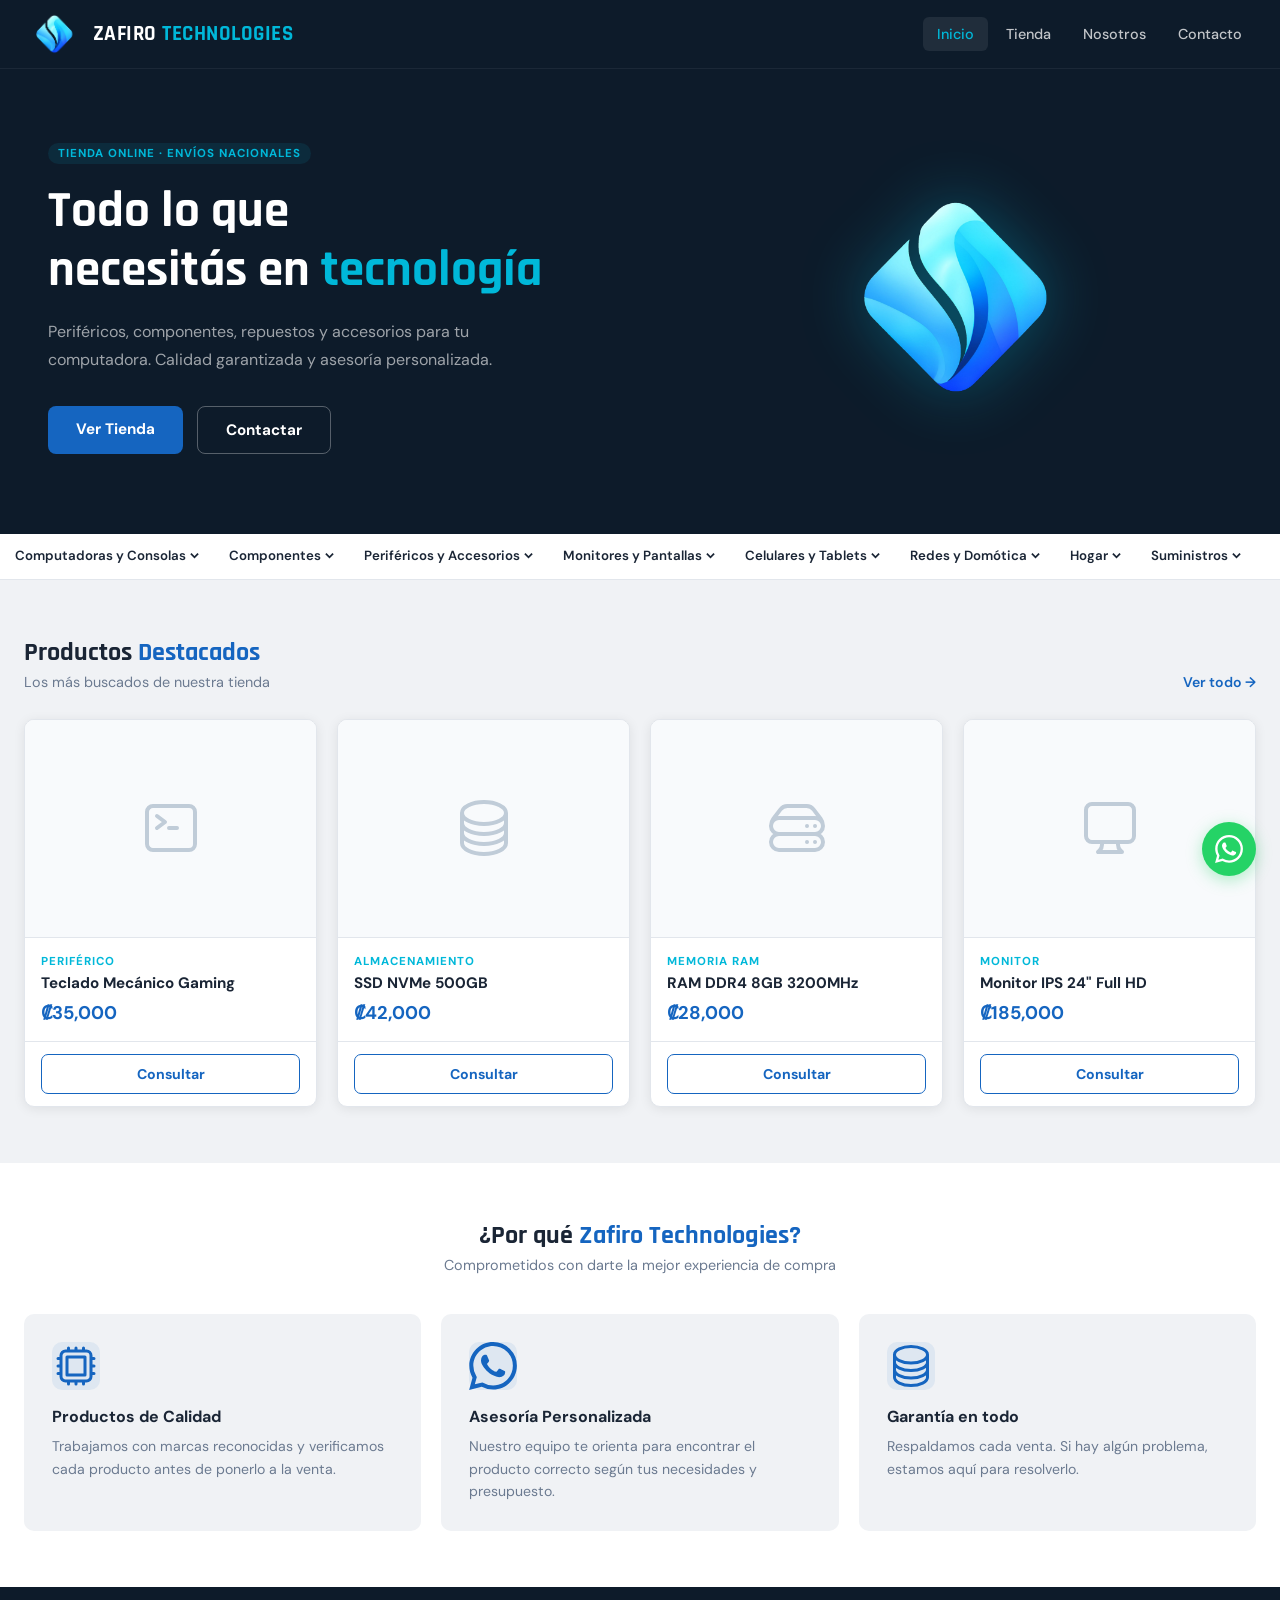
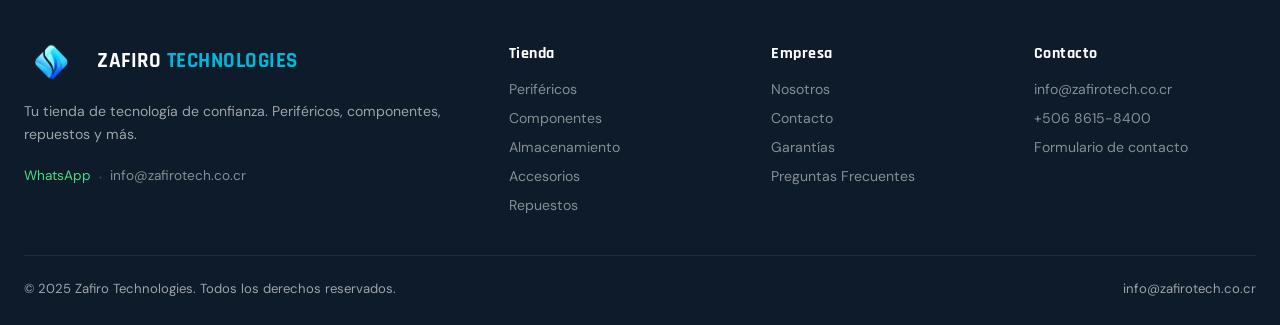
==== index.html @ cdb0c966 "Add files via upload" ====
<!DOCTYPE html>
<html lang="es">
<head>
  <meta charset="UTF-8" />
  <meta name="viewport" content="width=device-width, initial-scale=1.0" />
  <title>Inicio – Zafiro Technologies</title>
  <!-- Icons: Heroicons MIT License https://heroicons.com -->
  <!-- Font: DM Sans, Google Fonts (Open Font License) -->
  <!-- Font: Rajdhani, Google Fonts (Open Font License) -->
  <link href="https://fonts.googleapis.com/css2?family=DM+Sans:wght@300;400;500;600;700&family=Rajdhani:wght@500;600;700&display=swap" rel="stylesheet" />
  <link rel="stylesheet" href="styles.css" />
</head>
<body>

<nav class="navbar">
  <div class="navbar-inner">
    <a href="index.html" class="nav-brand">
      <img src="[data-uri]" alt="Zafiro Technologies" />
      <div class="nav-brand-text">ZAFIRO <span>TECHNOLOGIES</span></div>
    </a>
    <ul class="nav-links"><li><a href="index.html" class="active">Inicio</a></li><li><a href="tienda.html" class="">Tienda</a></li><li><a href="nosotros.html" class="">Nosotros</a></li><li><a href="contacto.html" class="">Contacto</a></li></ul>
  </div>
</nav>

<!-- Hero -->
<section style="background:var(--navy); padding: 72px 24px 80px;">
  <div class="container" style="display:grid;grid-template-columns:1fr 1fr;gap:60px;align-items:center;">
    <div>
      <span class="chip chip-cyan" style="margin-bottom:18px;display:inline-block;">Tienda Online · Envíos Nacionales</span>
      <h1 style="font-family:'Rajdhani',sans-serif;font-size:clamp(2rem,4vw,3.2rem);font-weight:700;color:#fff;line-height:1.15;margin-bottom:18px;">
        Todo lo que<br/>necesitás en <span style="color:var(--cyan);">tecnología</span>
      </h1>
      <p style="color:rgba(255,255,255,0.6);font-size:1rem;line-height:1.75;margin-bottom:32px;max-width:460px;">
        Periféricos, componentes, repuestos y accesorios para tu computadora. Calidad garantizada y asesoría personalizada.
      </p>
      <div style="display:flex;gap:14px;flex-wrap:wrap;">
        <a href="tienda.html" class="btn-primary">Ver Tienda</a>
        <a href="contacto.html" class="btn-secondary" style="color:#fff;border-color:rgba(255,255,255,0.3);">Contactar</a>
      </div>
    </div>
    <div style="display:flex;justify-content:center;align-items:center;">
      <!-- Logo Zafiro Technologies -->
      <img src="[data-uri]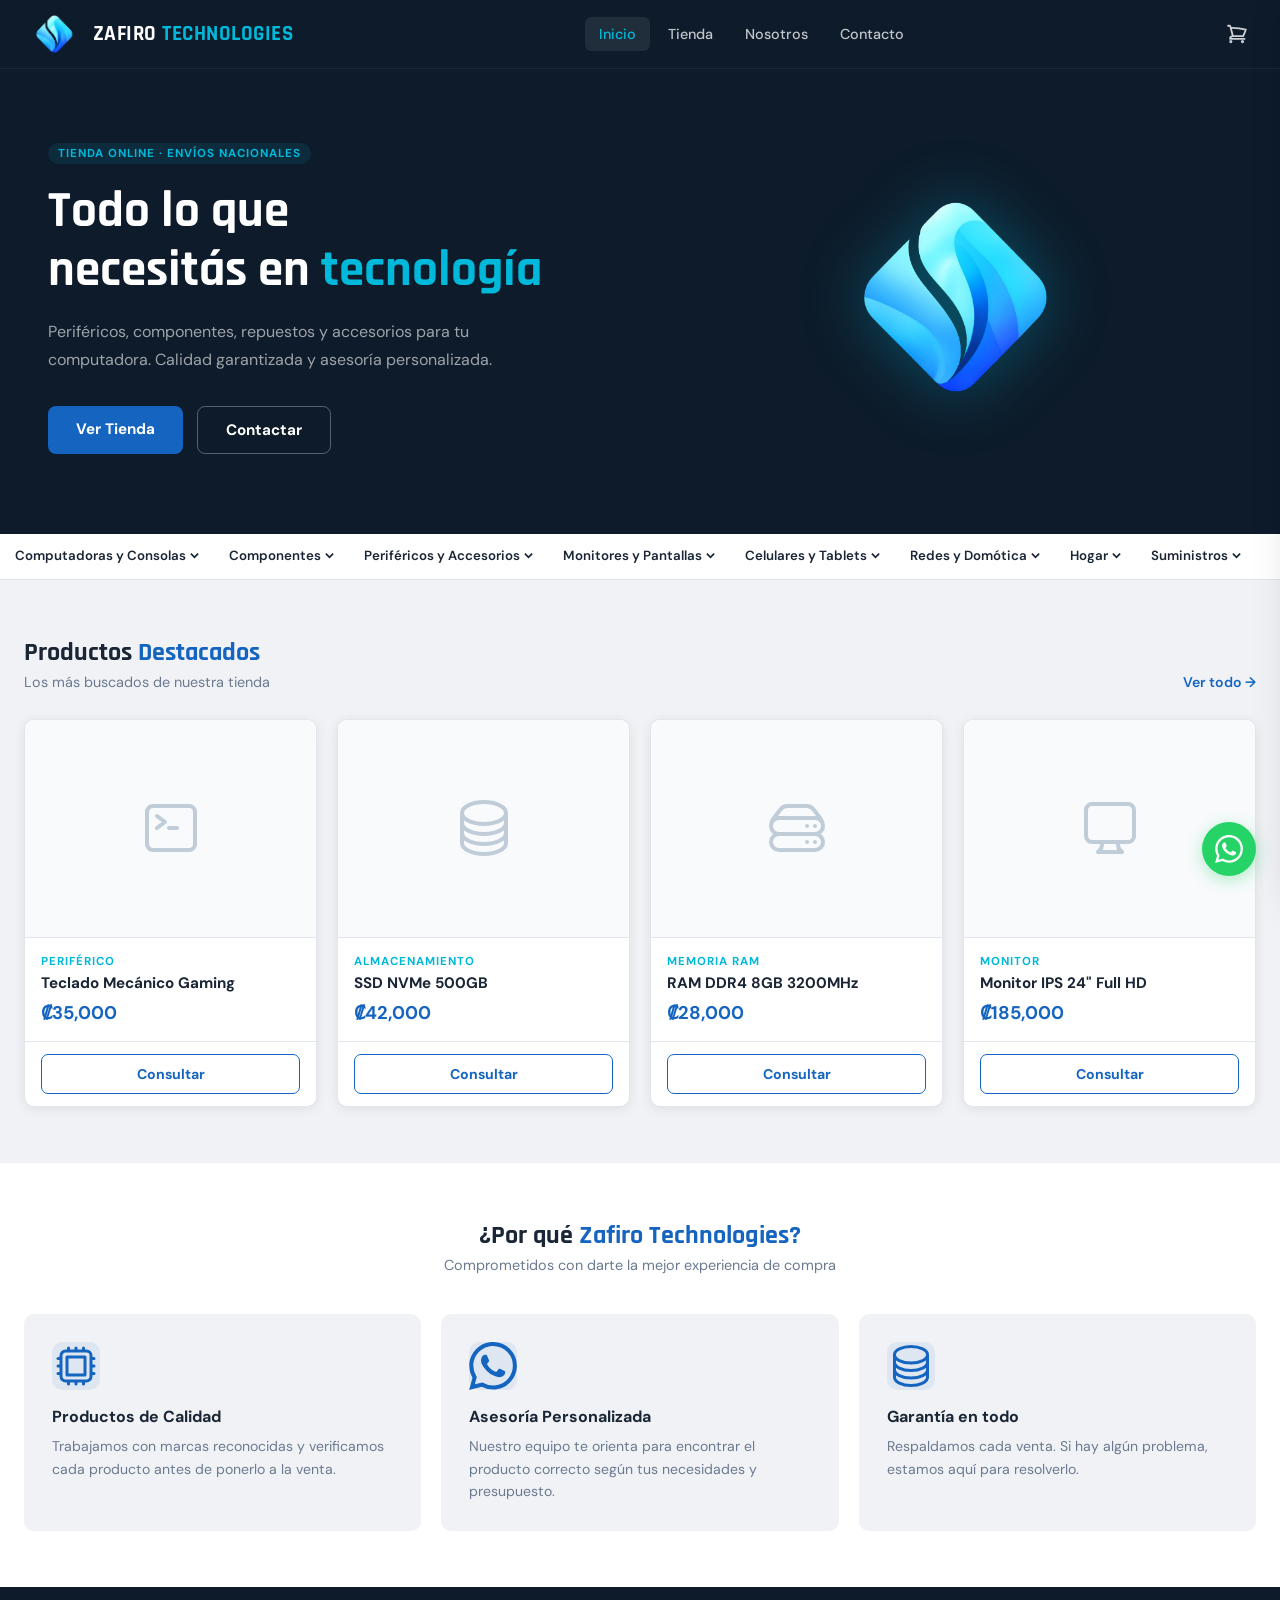
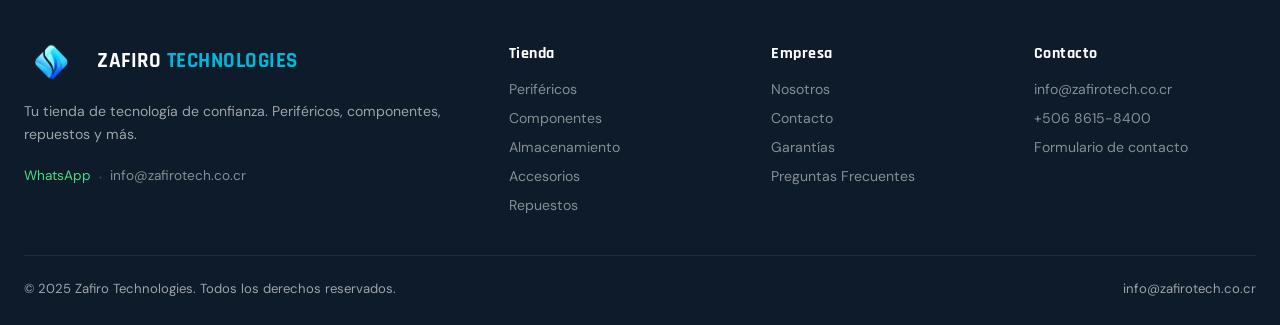
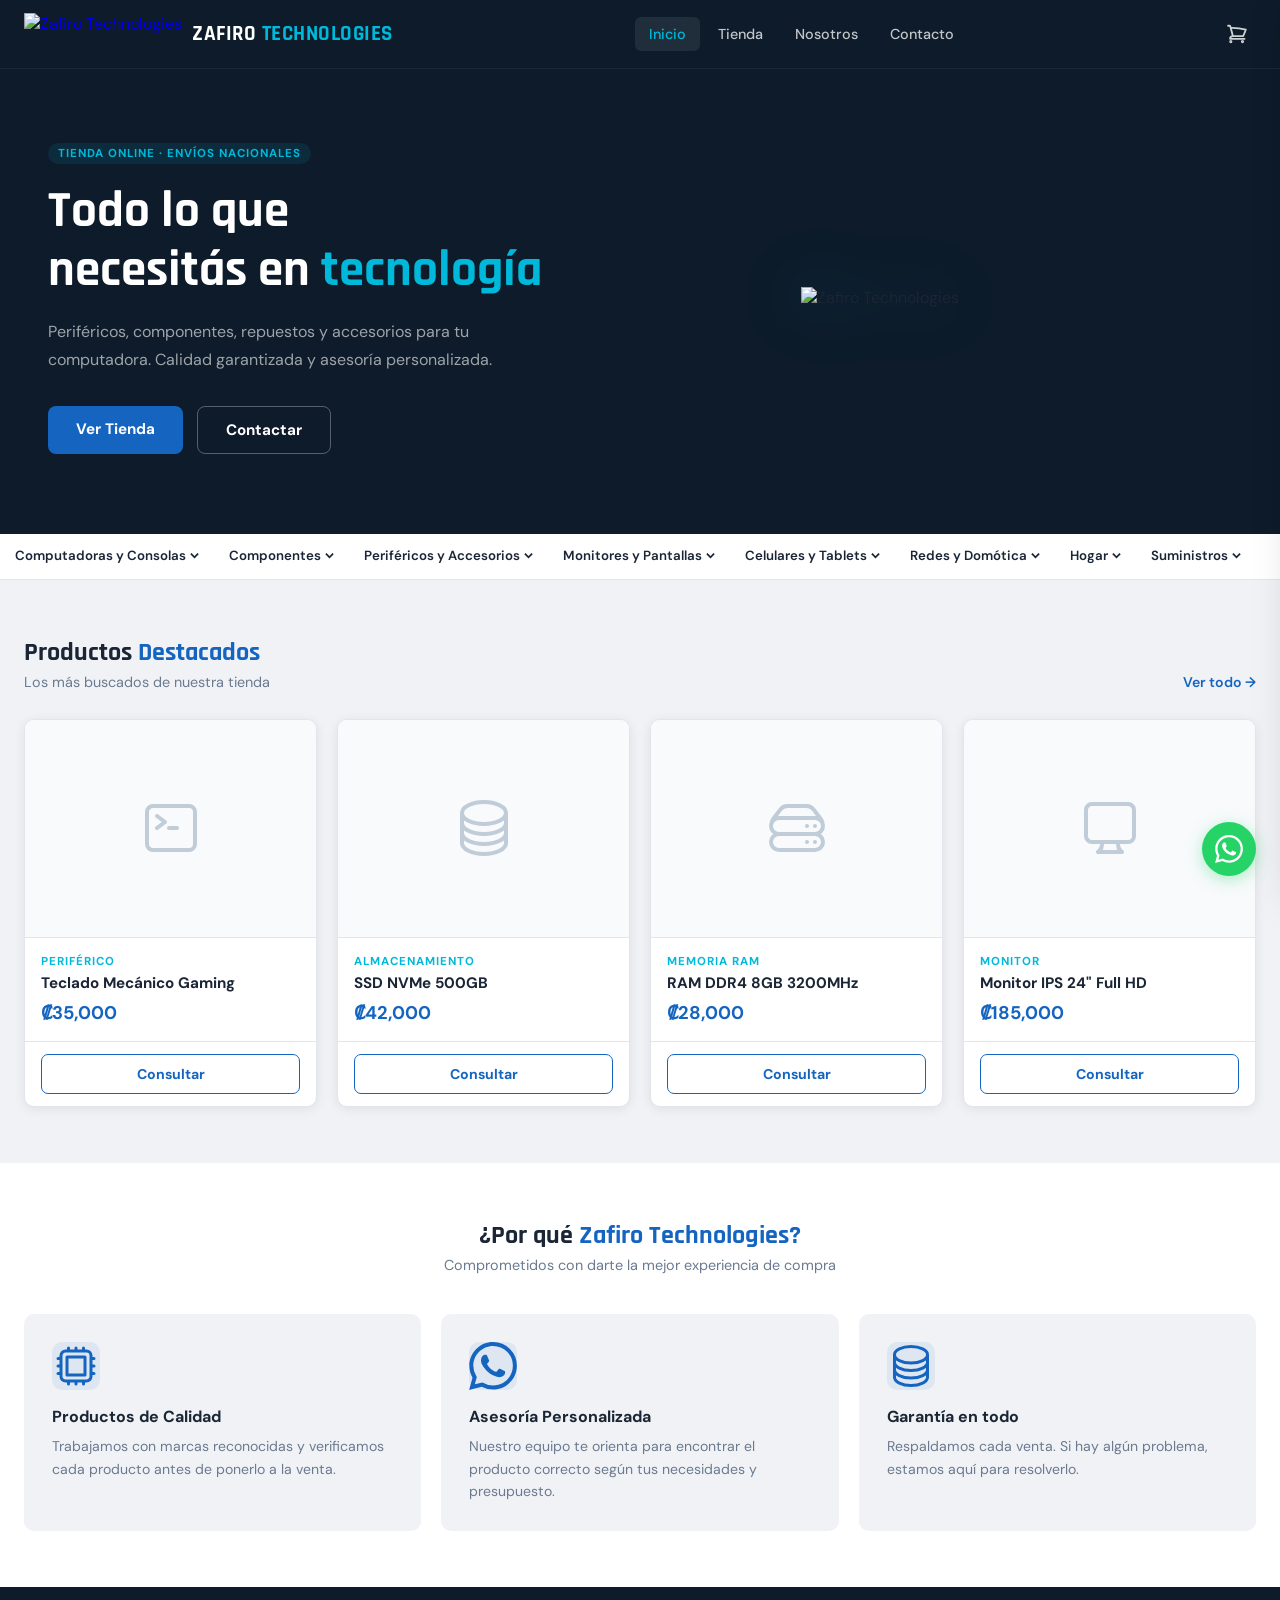
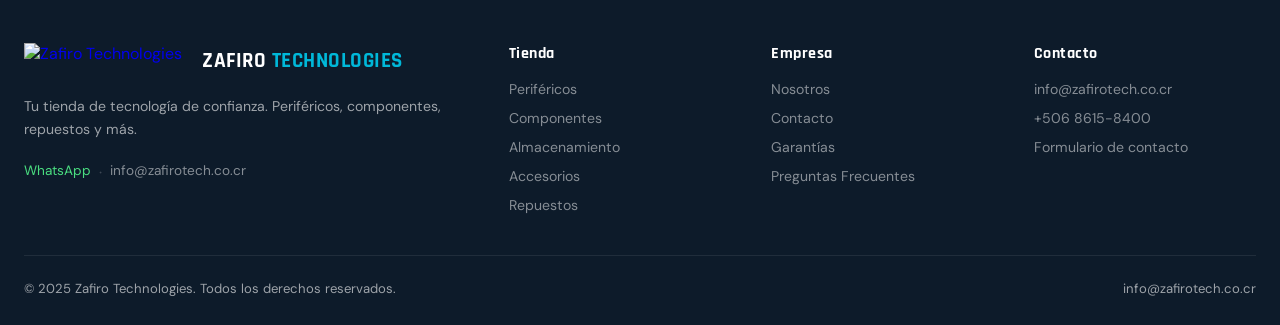
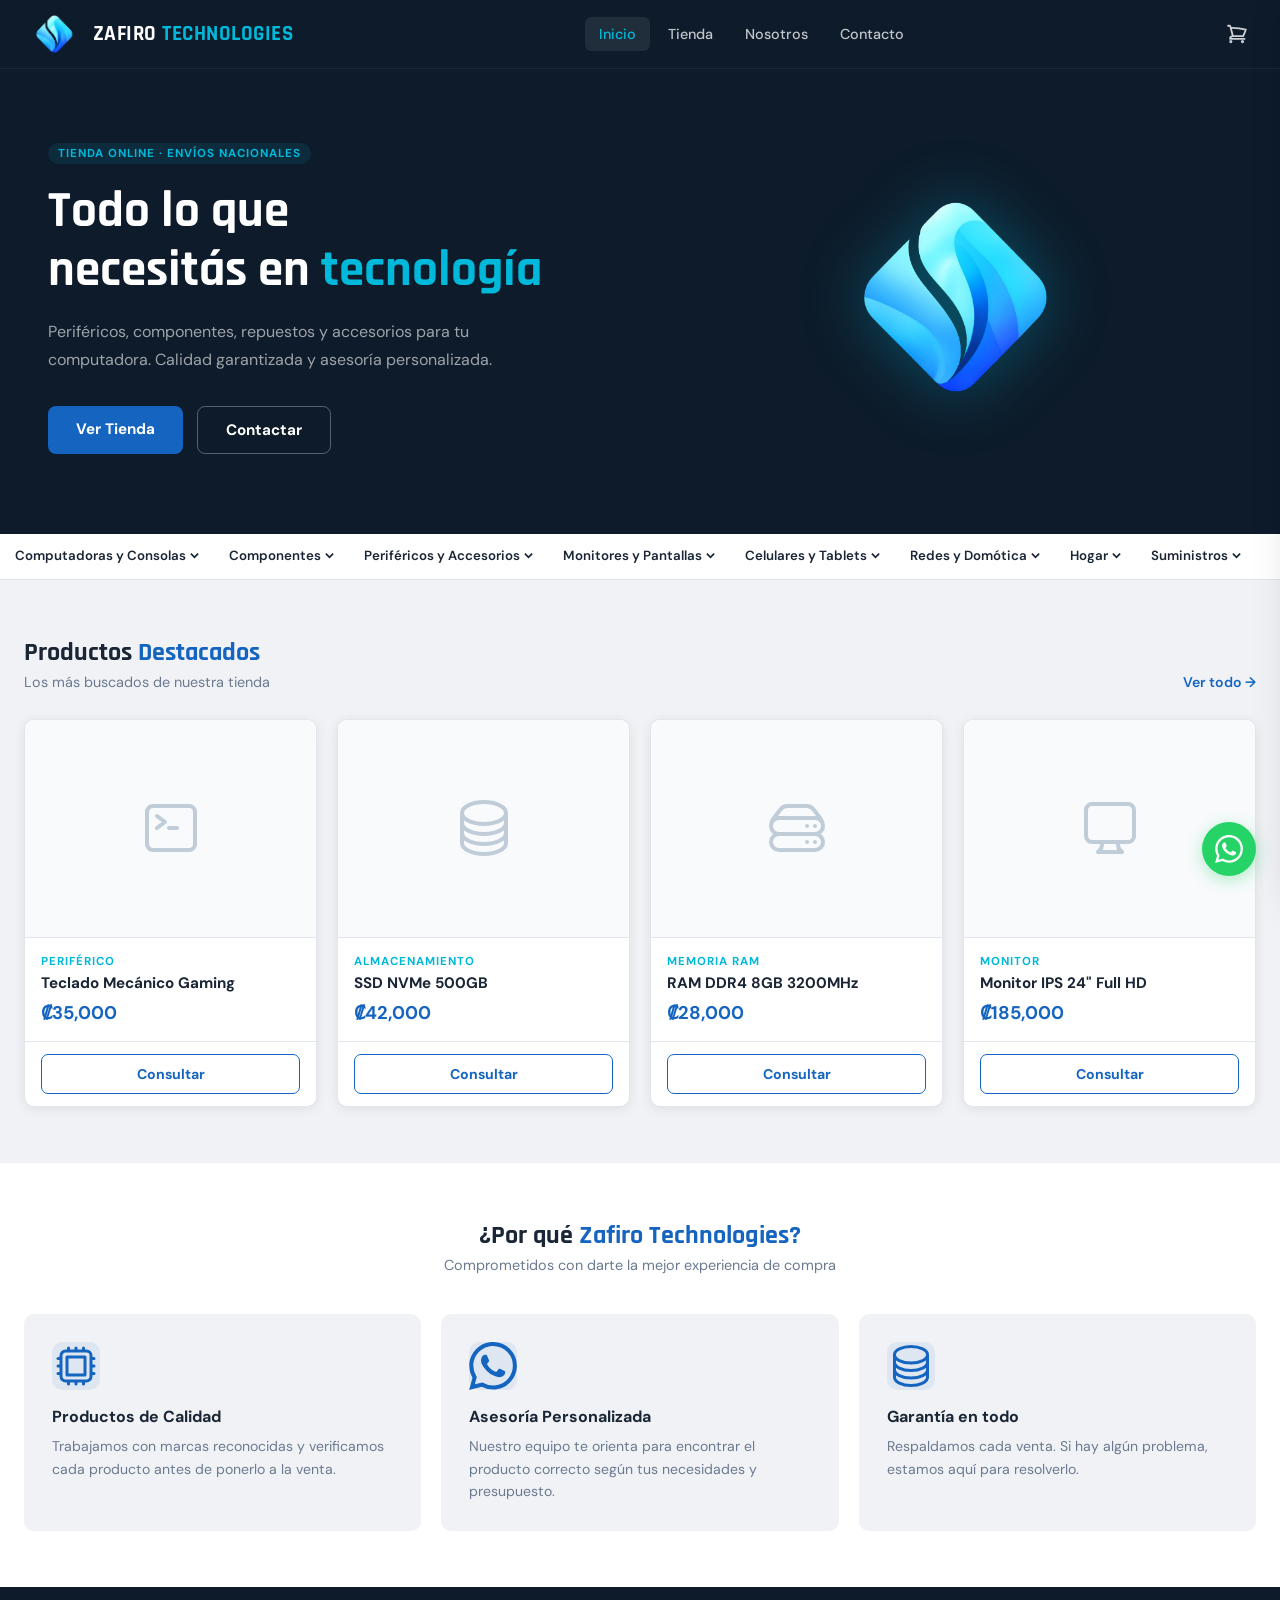
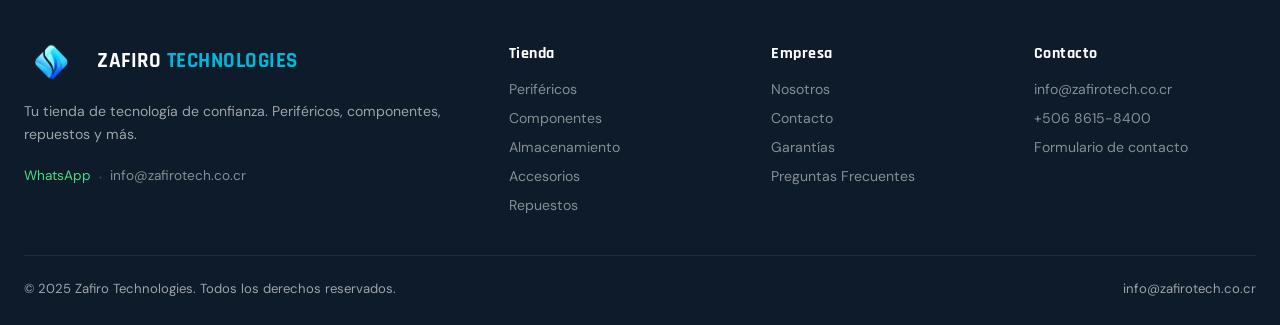
